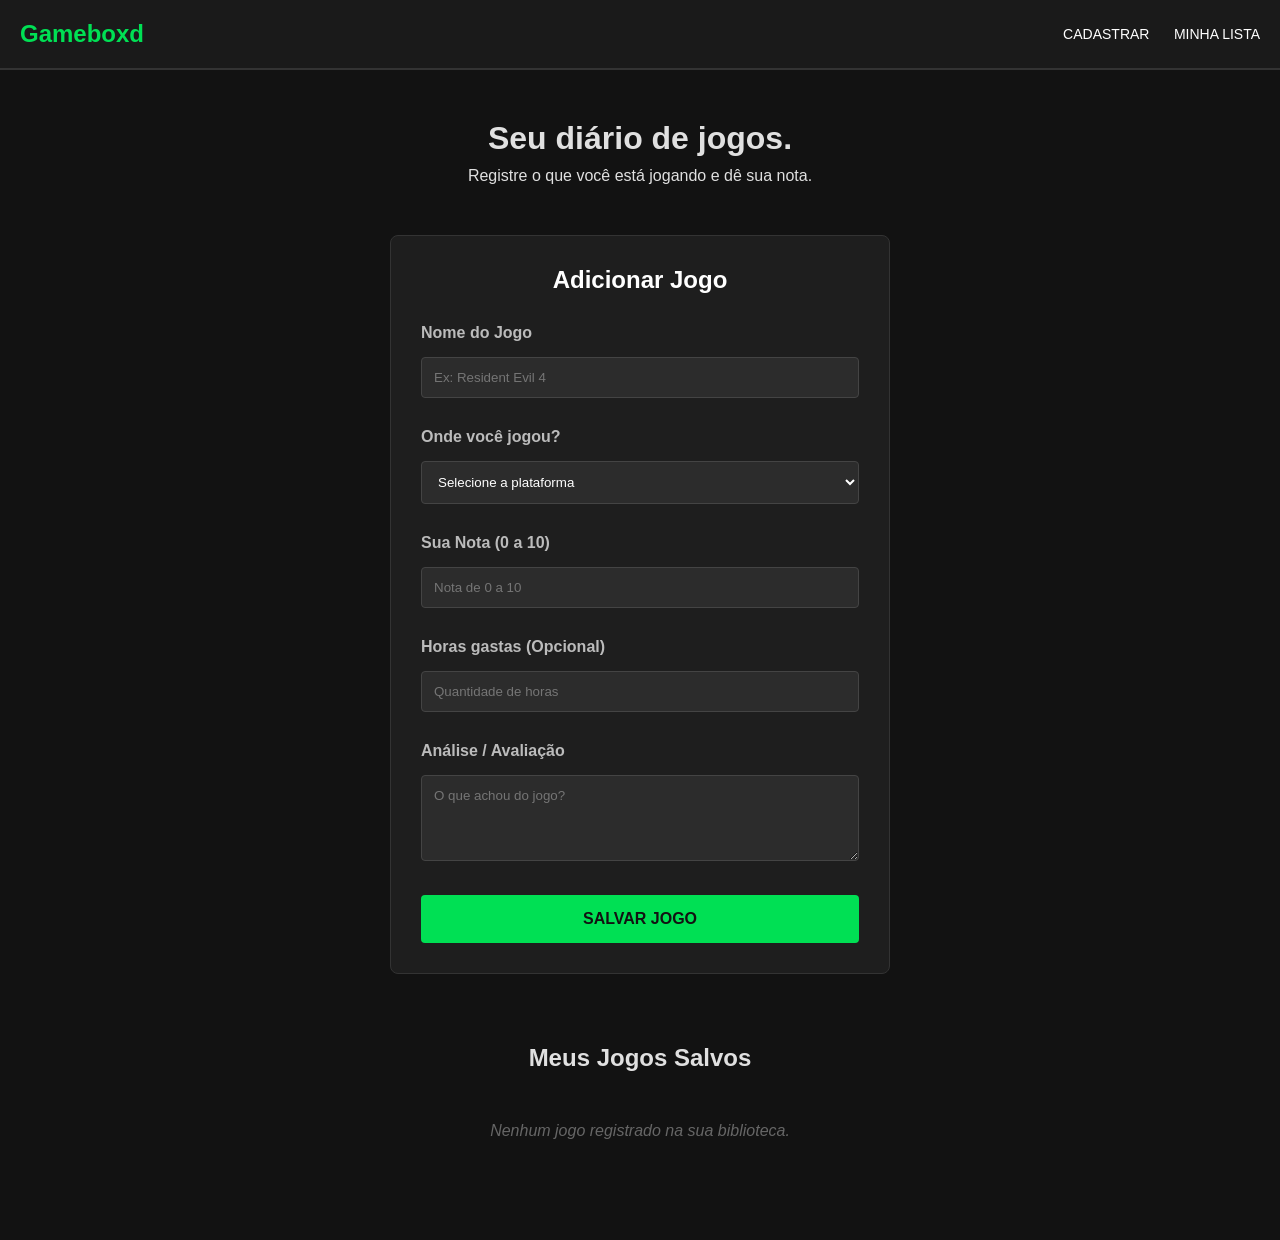
==== index.html @ ef68052a "Primeira tela do projeto" ====
<!DOCTYPE html>
<html lang="pt-BR">

<head>
    <meta charset="UTF-8">
    <meta name="viewport" content="width=device-width, initial-scale=1.0">
    <title>Gameboxd | Seu Diário de Jogos</title>
    <link rel="stylesheet" href="style.css">
</head>

<body>

    <header>
        <div class="logo">Gameboxd</div>
        <nav>
            <a href="#cadastro">Cadastrar</a>
            <a href="#biblioteca">Minha Lista</a>
        </nav>
    </header>

    <main>
        <section class="hero">
            <h1>Seu diário de jogos.</h1>
            <p>Registre o que você está jogando e dê sua nota.</p>
        </section>

        <section id="cadastro" class="crud-form-container">
            <h2>Adicionar Jogo</h2>

            <form action="#">
                <div class="form-group">
                    <label for="game-name">Nome do Jogo</label>
                    <input type="text" id="game-name" placeholder="Ex: Resident Evil 4" required>
                </div>

                <div class="form-group">
                    <label for="platform">Onde você jogou?</label>
                    <select id="platform" required>
                        <option value="">Selecione a plataforma</option>

                        <option value="pc">PC / Computador</option>

                        <optgroup label="PlayStation">
                            <option value="ps5">PlayStation 5</option>
                            <option value="ps4">PlayStation 4</option>
                            <option value="ps3">PlayStation 3</option>
                            <option value="ps2">PlayStation 2</option>
                            <option value="ps1">PlayStation 1 / PSX</option>
                            <option value="ps_portatil">PSP / PS Vita</option>
                        </optgroup>

                        <optgroup label="Xbox">
                            <option value="xbox_series">Xbox Series X|S</option>
                            <option value="xbox_one">Xbox One</option>
                            <option value="xbox_360">Xbox 360</option>
                            <option value="xbox_original">Xbox Clássico</option>
                        </optgroup>

                        <optgroup label="Nintendo">
                            <option value="switch">Nintendo Switch</option>
                            <option value="wiiu">Wii U</option>
                            <option value="wii">Wii</option>
                            <option value="gamecube">GameCube</option>
                            <option value="n64">Nintendo 64</option>
                            <option value="snes">Super Nintendo (SNES)</option>
                            <option value="nes">Nintendinho (NES)</option>
                            <option value="ds_3ds">Nintendo DS / 3DS</option>
                            <option value="gameboy">Game Boy / GBA</option>
                        </optgroup>

                        <optgroup label="Sega">
                            <option value="dreamcast">Dreamcast</option>
                            <option value="saturn">Sega Saturn</option>
                            <option value="mega_drive">Mega Drive / Genesis</option>
                            <option value="master_system">Master System</option>
                        </optgroup>

                        <optgroup label="Outros">
                            <option value="mobile">Mobile (Android / iOS)</option>
                            <option value="arcade">Arcade / Fliperama</option>
                            <option value="atari">Atari</option>
                            <option value="outro">Outro / Emulador</option>
                        </optgroup>
                    </select>
                </div>

                <div class="form-group">
                    <label for="rating">Sua Nota (0 a 10)</label>
                    <input type="number" id="rating" min="0" max="10" placeholder="Nota de 0 a 10" required>
                </div>

                <div class="form-group">
                    <label for="hours">Horas gastas (Opcional)</label>
                    <input type="number" id="hours" min="0" placeholder="Quantidade de horas">
                </div>

                <div class="form-group">
                    <label for="review">Análise / Avaliação</label>
                    <textarea id="review" rows="4" placeholder="O que achou do jogo?"></textarea>
                </div>

                <button type="submit">Salvar Jogo</button>
            </form>
        </section>

        <section id="biblioteca">
            <div class="page-title">
                <h2>Meus Jogos Salvos</h2>
            </div>

            <div class="games-grid">
                <p class="empty-message">Nenhum jogo registrado na sua biblioteca.</p>
            </div>
        </section>
    </main>

</body>

</html>
---- style.css ----
html {
  scroll-behavior: smooth;
}

* {
  margin: 0;
  padding: 0;
  box-sizing: border-box;
  font-family: "Segoe UI", Arial, sans-serif;
}

body {
  background-color: #121212;
  color: #e0e0e0;
  padding-bottom: 80px;
}

header {
  background-color: #1a1a1a;
  padding: 20px;
  border-bottom: 2px solid #333;
  display: flex;
  justify-content: space-between;
  align-items: center;
}

.logo {
  font-size: 24px;
  font-weight: bold;
  color: #00e054;
}

nav a {
  color: #fff;
  text-decoration: none;
  margin-left: 20px;
  font-size: 14px;
  text-transform: uppercase;
}

.hero {
  text-align: center;
  padding: 50px 20px;
}

.hero h1 {
  font-size: 32px;
  margin-bottom: 10px;
}

.crud-form-container {
  background-color: #1e1e1e;
  max-width: 500px;
  margin: 0 auto 50px auto;
  padding: 30px;
  border-radius: 8px;
  border: 1px solid #333;
}

.crud-form-container h2 {
  margin-bottom: 30px;
  text-align: center;
  color: #fff;
}

.form-group {
  margin-bottom: 30px;
}

label {
  display: block;
  font-weight: bold;
  margin-bottom: 15px;
  color: #bbb;
}

input,
select,
textarea {
  width: 100%;
  padding: 12px;
  background-color: #2c2c2c;
  border: 1px solid #444;
  color: #fff;
  border-radius: 4px;
}

input:focus,
select:focus,
textarea:focus {
  outline: none;
  border-color: #00e054;
}

button {
  width: 100%;
  padding: 15px;
  background-color: #00e054;
  color: #121212;
  border: none;
  font-weight: bold;
  font-size: 16px;
  cursor: pointer;
  border-radius: 4px;
  text-transform: uppercase;
}

#biblioteca {
  padding: 20px;
  max-width: 1000px;
  margin: 0 auto;
}

.page-title {
  text-align: center;
  margin-bottom: 30px;
}

.games-grid {
  display: flex;
  flex-wrap: wrap;
  gap: 20px;
  justify-content: center;
}

.empty-message {
  color: #666;
  font-style: italic;
  margin-top: 20px;
}
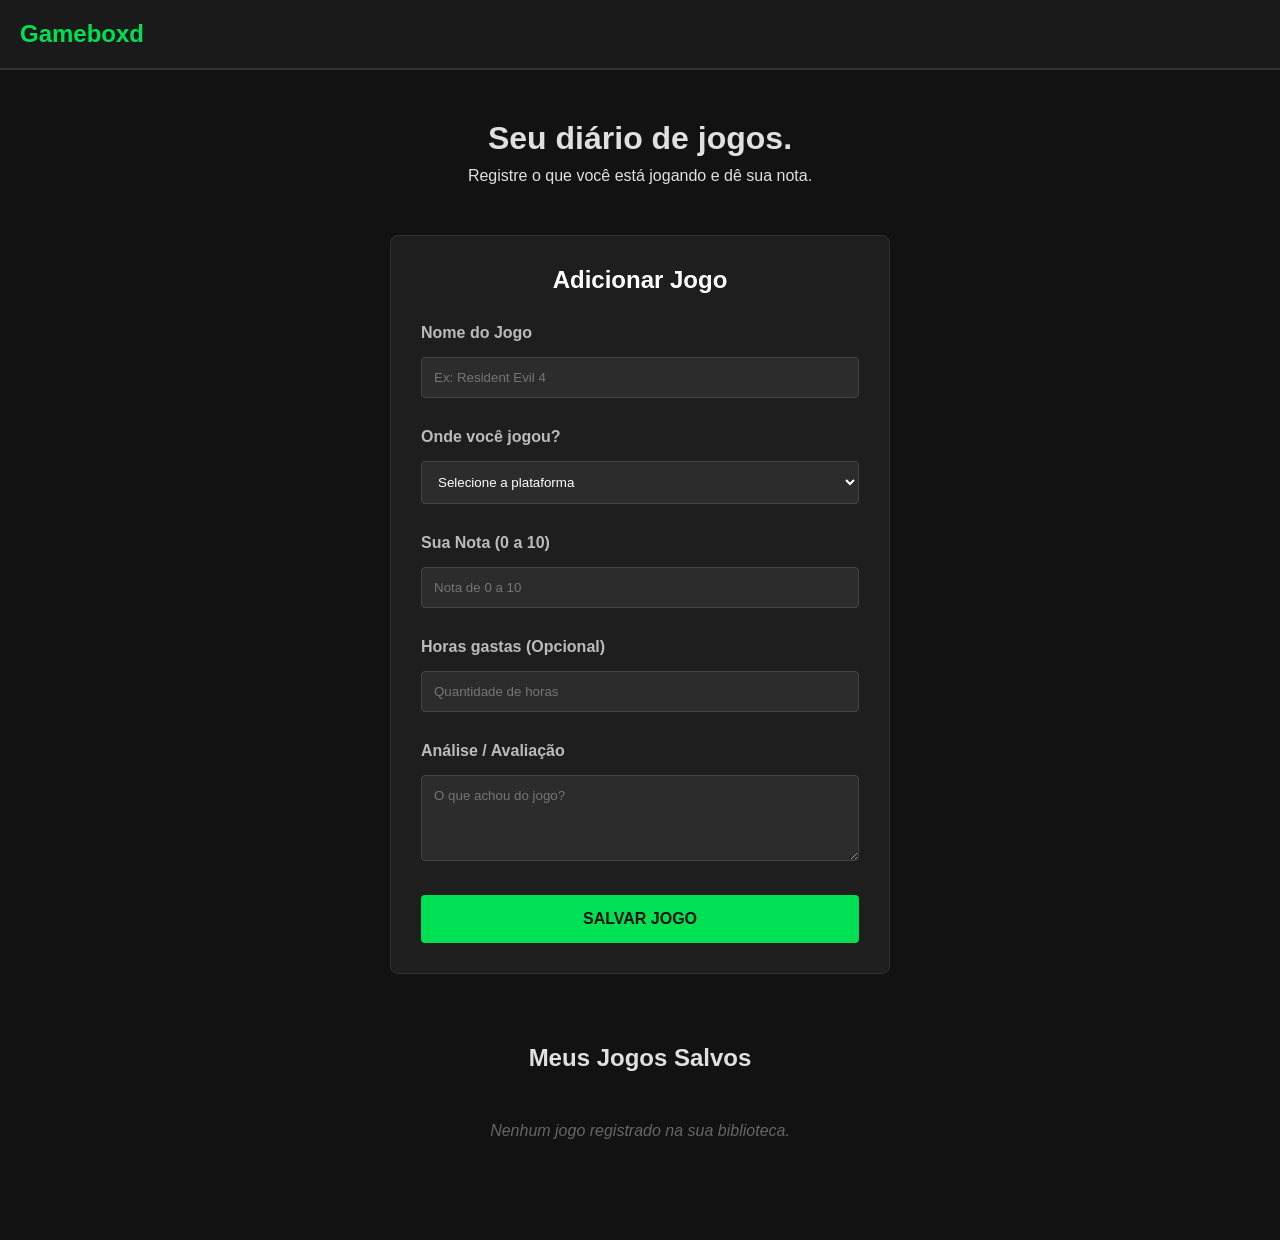
==== commit 966fe593: "Fazendo o crud um js e finalizando o css" ====
--- a/index.html
+++ b/index.html
@@ -6,25 +6,26 @@
     <meta name="viewport" content="width=device-width, initial-scale=1.0">
     <title>Gameboxd | Seu Diário de Jogos</title>
     <link rel="stylesheet" href="style.css">
+    <script src="script.js" defer></script>
 </head>
 
 <body>
 
     <header>
         <div class="logo">Gameboxd</div>
-        <nav>
+        <!--<nav>
             <a href="#cadastro">Cadastrar</a>
             <a href="#biblioteca">Minha Lista</a>
-        </nav>
+            </nav>-->
     </header>
 
     <main>
-        <section class="hero">
+        <section class="intro">
             <h1>Seu diário de jogos.</h1>
             <p>Registre o que você está jogando e dê sua nota.</p>
         </section>
 
-        <section id="cadastro" class="crud-form-container">
+        <section id="cadastro" class="container">
             <h2>Adicionar Jogo</h2>
 
             <form action="#">
@@ -104,11 +105,11 @@
         </section>
 
         <section id="biblioteca">
-            <div class="page-title">
+            <div class="games-section-header">
                 <h2>Meus Jogos Salvos</h2>
             </div>
 
-            <div class="games-grid">
+            <div class="games-grid" id="jogos-lista">
                 <p class="empty-message">Nenhum jogo registrado na sua biblioteca.</p>
             </div>
         </section>
--- a/style.css
+++ b/style.css
@@ -38,17 +38,17 @@
   text-transform: uppercase;
 }
 
-.hero {
+.intro {
   text-align: center;
   padding: 50px 20px;
 }
 
-.hero h1 {
+.intro h1 {
   font-size: 32px;
   margin-bottom: 10px;
 }
 
-.crud-form-container {
+.container {
   background-color: #1e1e1e;
   max-width: 500px;
   margin: 0 auto 50px auto;
@@ -57,7 +57,7 @@
   border: 1px solid #333;
 }
 
-.crud-form-container h2 {
+.container h2 {
   margin-bottom: 30px;
   text-align: center;
   color: #fff;
@@ -111,7 +111,7 @@
   margin: 0 auto;
 }
 
-.page-title {
+.games-section-header {
   text-align: center;
   margin-bottom: 30px;
 }
@@ -128,3 +128,72 @@
   font-style: italic;
   margin-top: 20px;
 }
+
+.game-card {
+  background-color: #1e1e1e;
+  border: 1px solid #333;
+  border-radius: 8px;
+  padding: 20px;
+  width: 300px;
+  display: flex;
+  flex-direction: column;
+  gap: 8px;
+  transition:
+    transform 0.2s ease,
+    border-color 0.2s ease;
+}
+
+.game-card:hover {
+  transform: translateY(-5px);
+  border-color: #00e054;
+}
+
+.game-card h3 {
+  color: #00e054;
+  font-size: 1.4rem;
+  margin-bottom: 5px;
+}
+
+.game-card p {
+  font-size: 0.9rem;
+  color: #bbb;
+  line-height: 1.4;
+}
+
+.game-card p strong {
+  color: #fff;
+}
+
+.card-actions {
+  margin-top: 15px;
+  display: flex;
+  gap: 10px;
+}
+
+.btn-edit,
+.btn-delete {
+  flex: 1;
+  padding: 10px;
+  border: none;
+  border-radius: 4px;
+  font-weight: bold;
+  font-size: 0.8rem;
+  cursor: pointer;
+  text-transform: uppercase;
+  transition: opacity 0.2s;
+}
+
+.btn-edit {
+  background-color: #3498db;
+  color: white;
+}
+
+.btn-delete {
+  background-color: #e74c3c;
+  color: white;
+}
+
+.btn-edit:hover,
+.btn-delete:hover {
+  opacity: 0.8;
+}
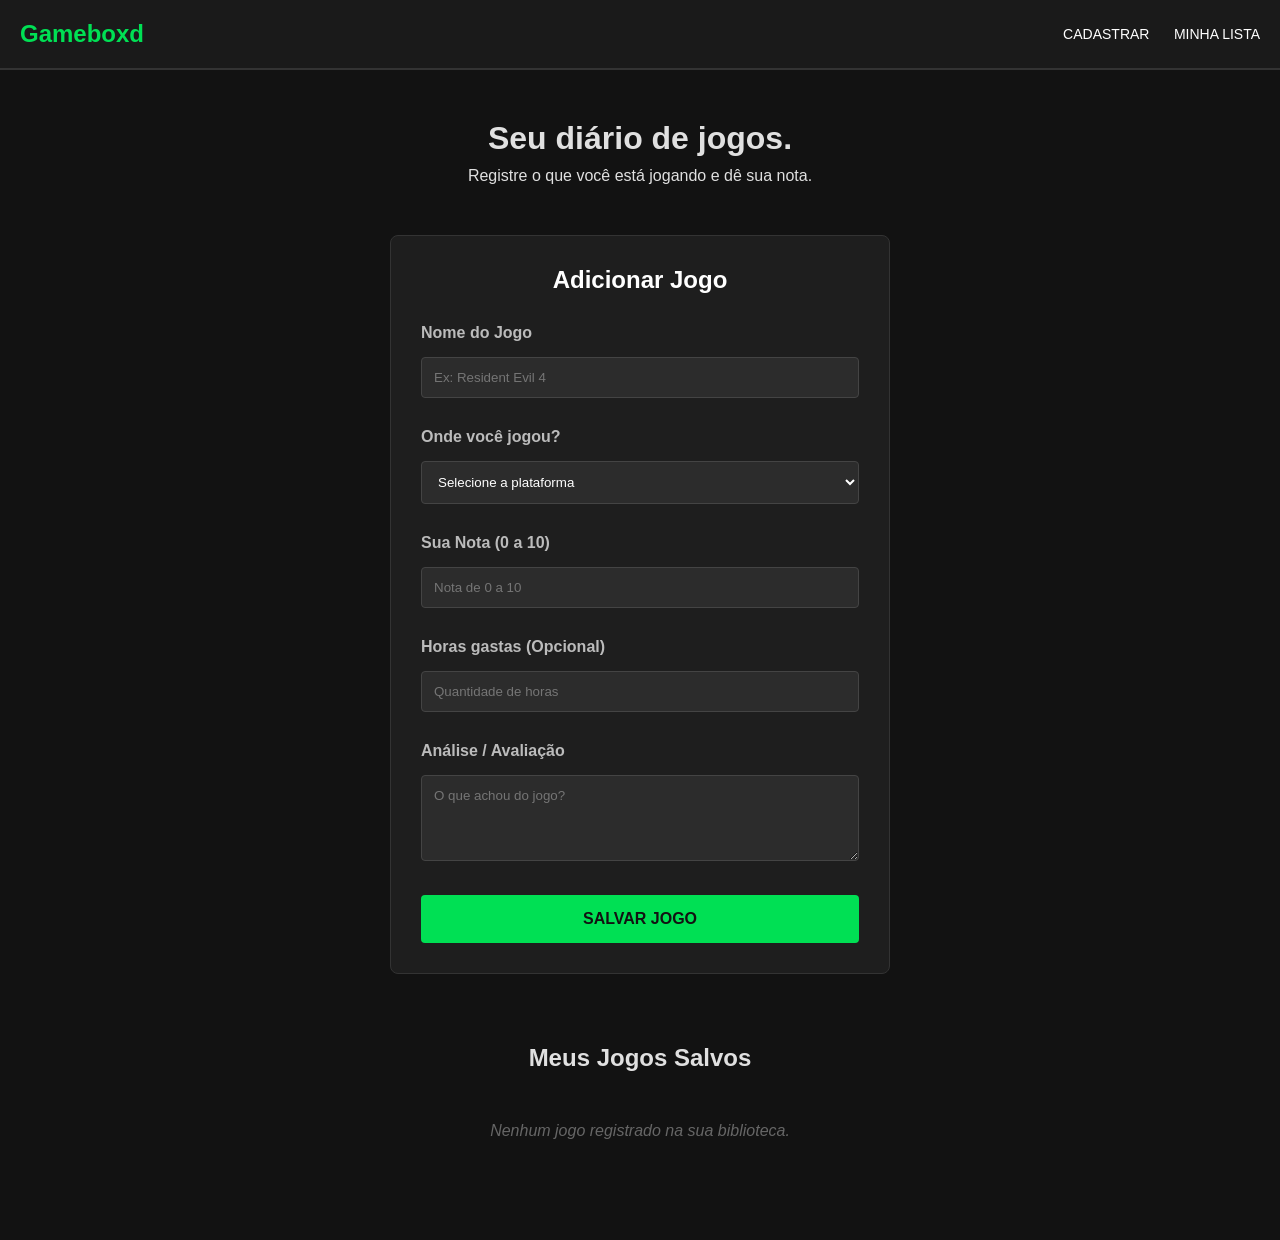
==== commit a551bd6b: "Modificando header" ====
--- a/index.html
+++ b/index.html
@@ -13,10 +13,10 @@
 
     <header>
         <div class="logo">Gameboxd</div>
-        <!--<nav>
+        <nav>
             <a href="#cadastro">Cadastrar</a>
             <a href="#biblioteca">Minha Lista</a>
-            </nav>-->
+        </nav>
     </header>
 
     <main>
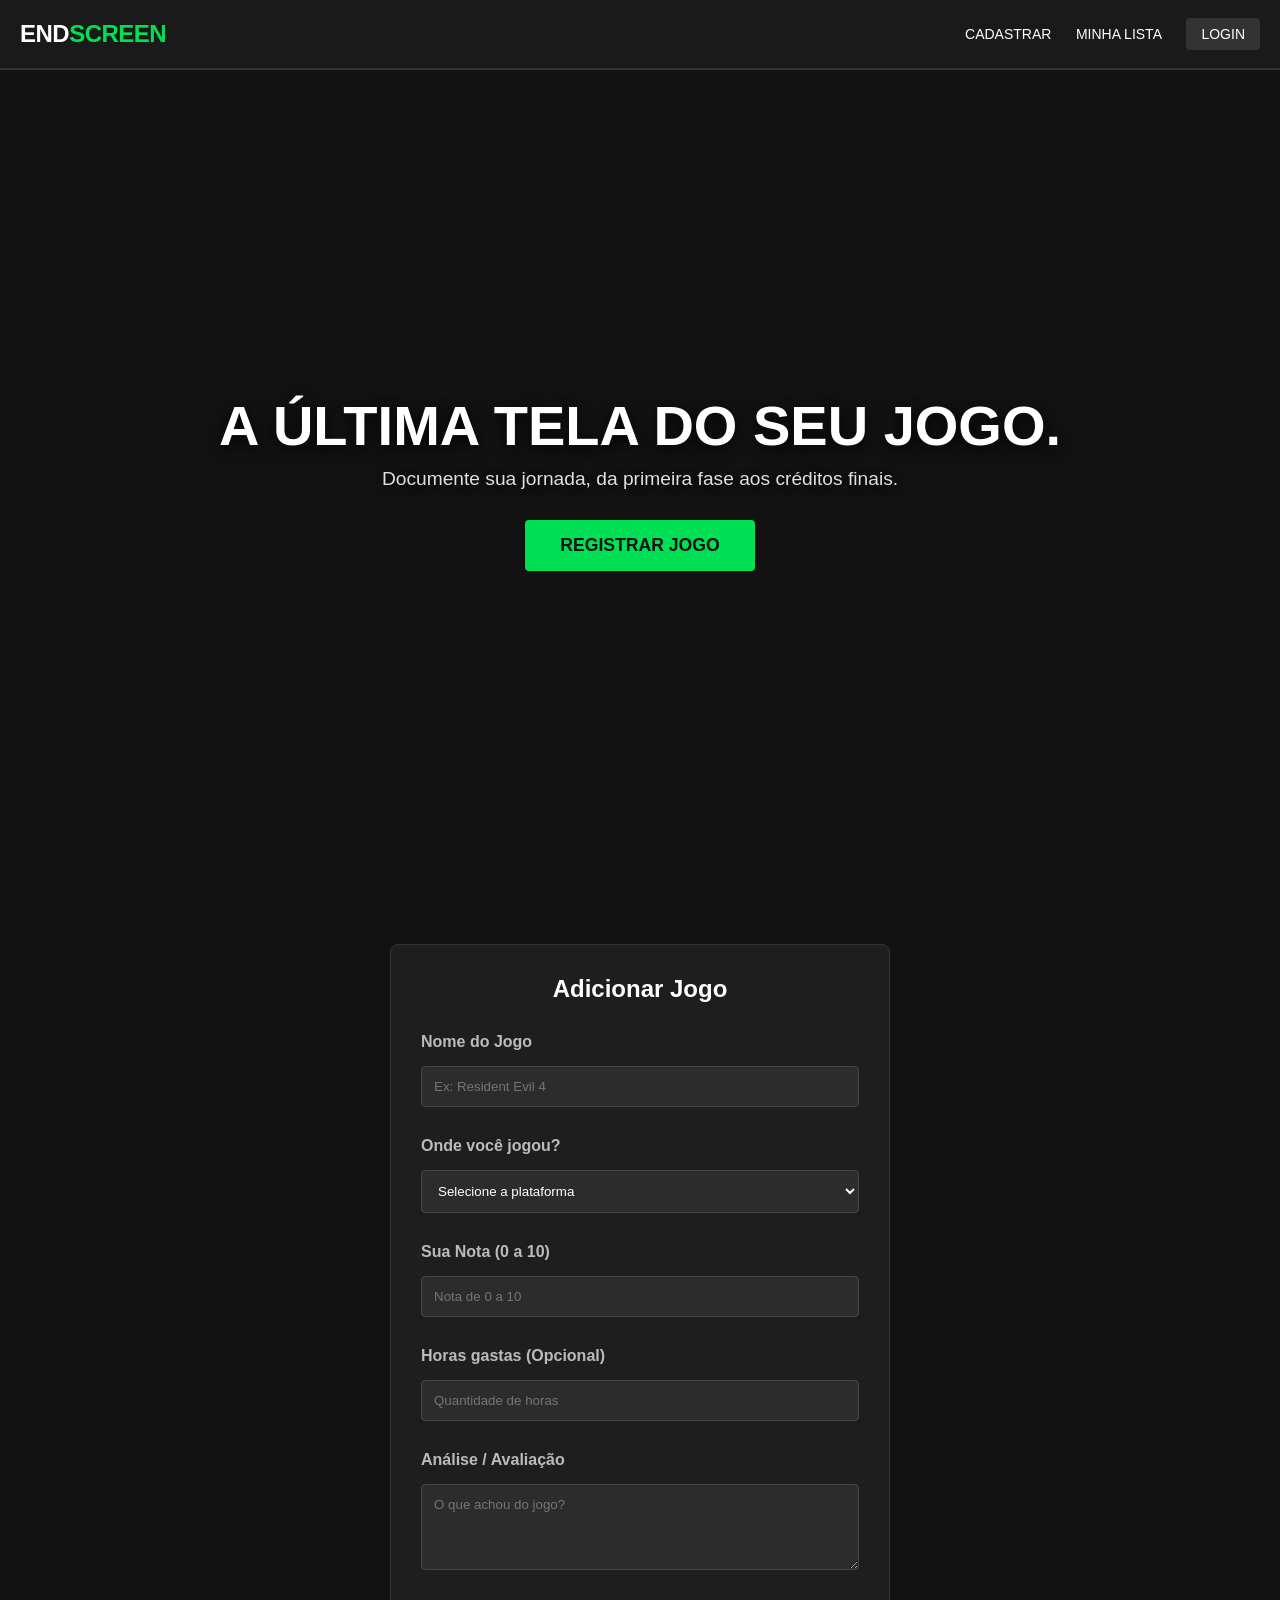
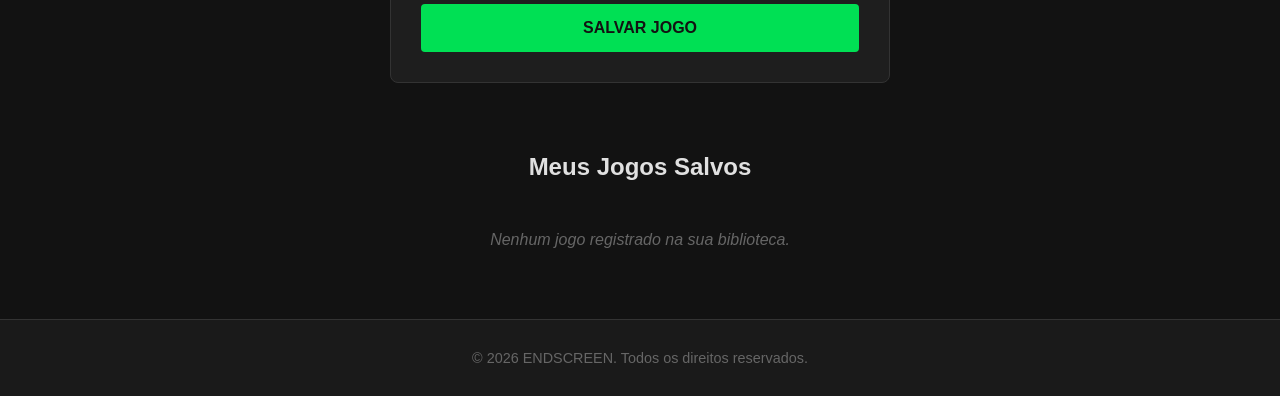
==== commit 547600d3: "Modificando a logo" ====
--- a/index.html
+++ b/index.html
@@ -4,7 +4,7 @@
 <head>
     <meta charset="UTF-8">
     <meta name="viewport" content="width=device-width, initial-scale=1.0">
-    <title>Gameboxd | Seu Diário de Jogos</title>
+    <title>ENDSCREEN | Seu Diário de Jogos</title>
     <link rel="stylesheet" href="style.css">
     <script src="script.js" defer></script>
 </head>
@@ -12,17 +12,21 @@
 <body>
 
     <header>
-        <div class="logo">Gameboxd</div>
+        <div class="logo">END<span>SCREEN</span></div>
         <nav>
             <a href="#cadastro">Cadastrar</a>
             <a href="#biblioteca">Minha Lista</a>
+            <a href="#login" class="nav-login">Login</a>
         </nav>
     </header>
 
     <main>
-        <section class="intro">
-            <h1>Seu diário de jogos.</h1>
-            <p>Registre o que você está jogando e dê sua nota.</p>
+        <section class="hero">
+            <div class="hero-content">
+                <h1>A última tela do seu jogo.</h1>
+                <p>Documente sua jornada, da primeira fase aos créditos finais.</p>
+                <a href="#cadastro" class="btn-cta">Registrar Jogo</a>
+            </div>
         </section>
 
         <section id="cadastro" class="container">
@@ -115,6 +119,10 @@
         </section>
     </main>
 
+    <footer>
+        <p>&copy; 2026 ENDSCREEN. Todos os direitos reservados.</p>
+    </footer>
+
 </body>
 
 </html>
--- a/style.css
+++ b/style.css
@@ -12,7 +12,6 @@
 body {
   background-color: #121212;
   color: #e0e0e0;
-  padding-bottom: 80px;
 }
 
 header {
@@ -26,8 +25,15 @@
 
 .logo {
   font-size: 24px;
-  font-weight: bold;
+  font-weight: 900;
+  color: #fff;
+  letter-spacing: -0.5px;
+  text-transform: uppercase;
+}
+
+.logo span {
   color: #00e054;
+  margin-left: 0;
 }
 
 nav a {
@@ -38,14 +44,66 @@
   text-transform: uppercase;
 }
 
-.intro {
-  text-align: center;
-  padding: 50px 20px;
-}
-
-.intro h1 {
-  font-size: 32px;
+.nav-login {
+  background-color: #333;
+  padding: 8px 15px;
+  border-radius: 4px;
+  transition: background-color 0.2s;
+}
+
+.nav-login:hover {
+  background-color: #00e054;
+  color: #121212;
+}
+
+.hero {
+  min-height: calc(100vh - 76px);
+  display: flex;
+  align-items: center;
+  justify-content: center;
+  text-align: center;
+  margin-bottom: 50px;
+  background-image:
+    linear-gradient(to bottom, rgba(18, 18, 18, 0.4), #121212),
+    url("img/pragmata.jpg");
+  background-size: cover;
+  background-position: center top;
+}
+
+.hero-content h1 {
+  font-size: 3.5rem;
+  font-weight: 800;
+  color: #fff;
+  text-transform: uppercase;
   margin-bottom: 10px;
+  text-shadow: 0 4px 15px rgba(0, 0, 0, 0.9);
+}
+
+.hero-content p {
+  font-size: 1.2rem;
+  color: #e0e0e0;
+  margin-bottom: 30px;
+  text-shadow: 0 2px 10px rgba(0, 0, 0, 0.9);
+}
+
+.btn-cta {
+  background-color: #00e054;
+  color: #121212;
+  padding: 15px 35px;
+  text-decoration: none;
+  font-weight: bold;
+  font-size: 1.1rem;
+  border-radius: 4px;
+  text-transform: uppercase;
+  display: inline-block;
+  transition:
+    transform 0.2s ease,
+    box-shadow 0.2s ease;
+}
+
+.btn-cta:hover {
+  transform: translateY(-3px);
+  background-color: #00e054;
 }
 
 .container {
@@ -197,3 +255,13 @@
 .btn-delete:hover {
   opacity: 0.8;
 }
+
+footer {
+  background-color: #1a1a1a;
+  color: #666;
+  text-align: center;
+  padding: 30px 20px;
+  border-top: 1px solid #333;
+  margin-top: 50px;
+  font-size: 0.9rem;
+}
